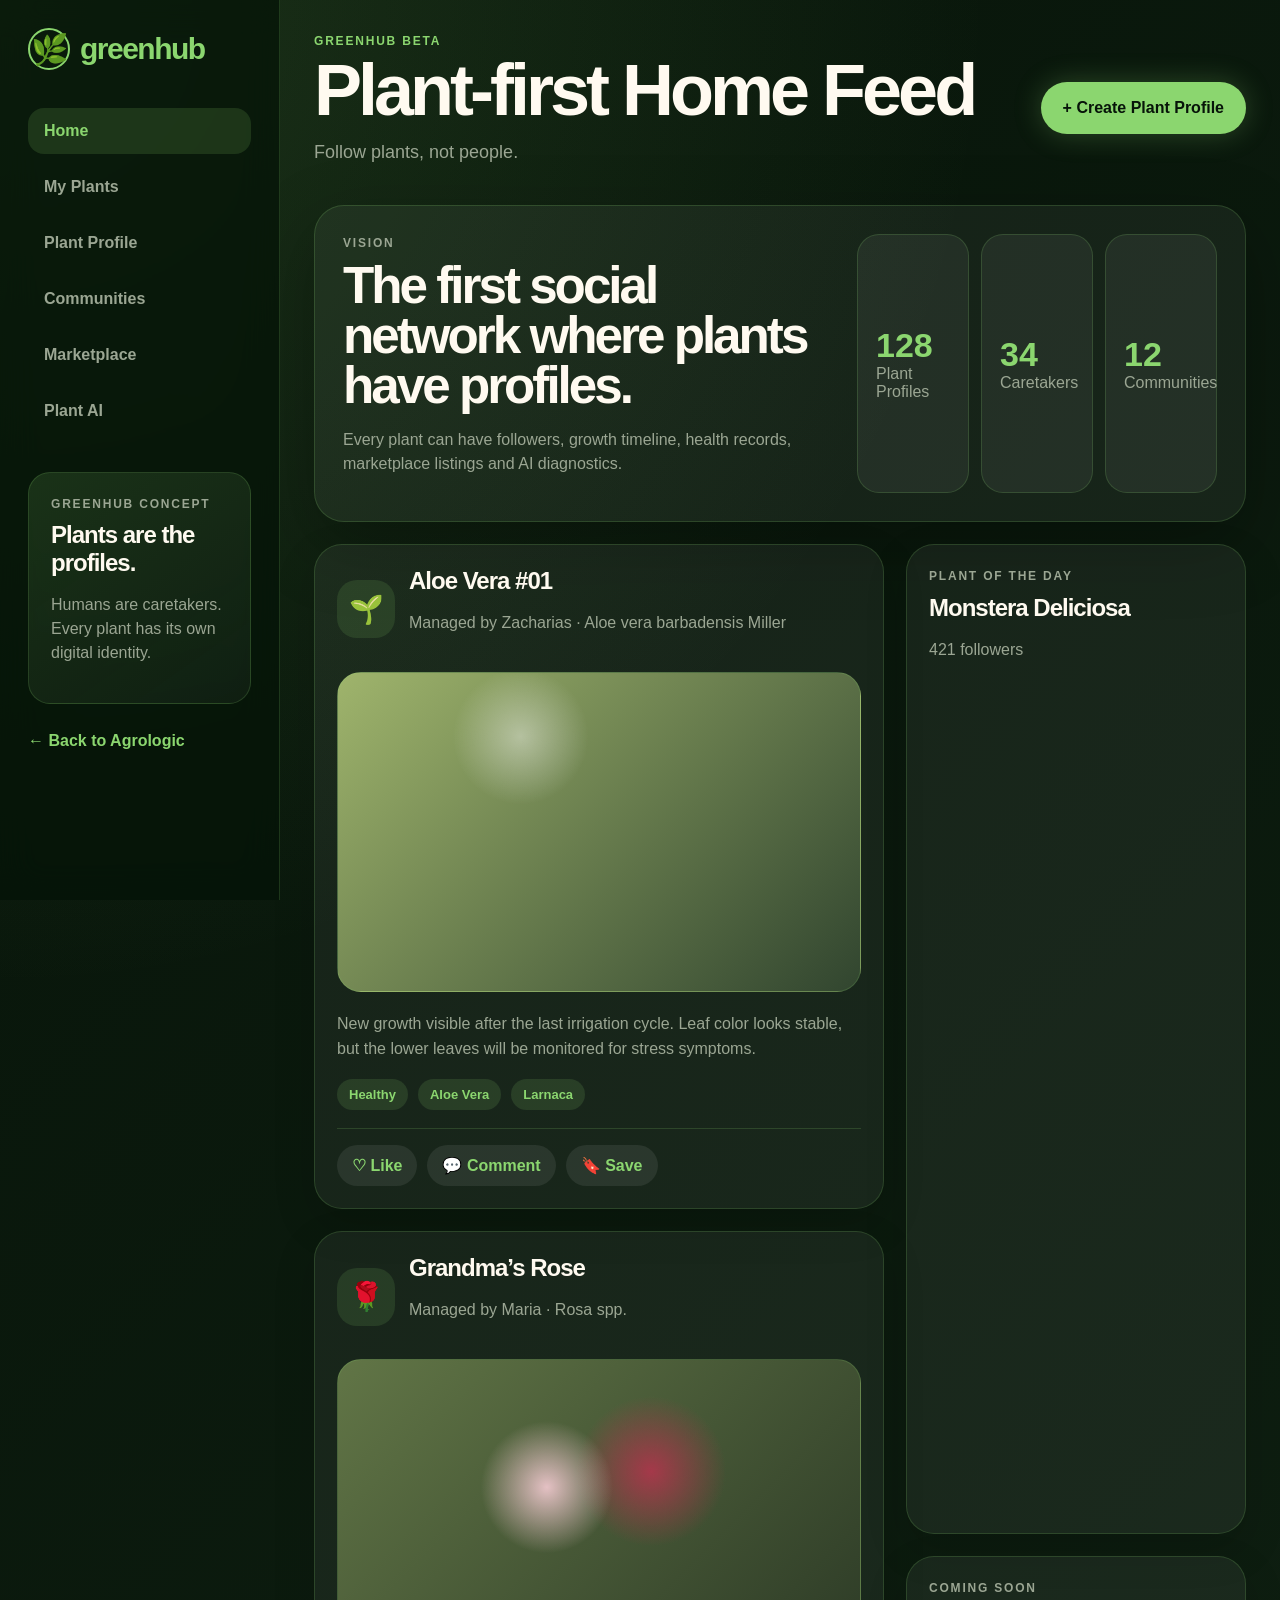
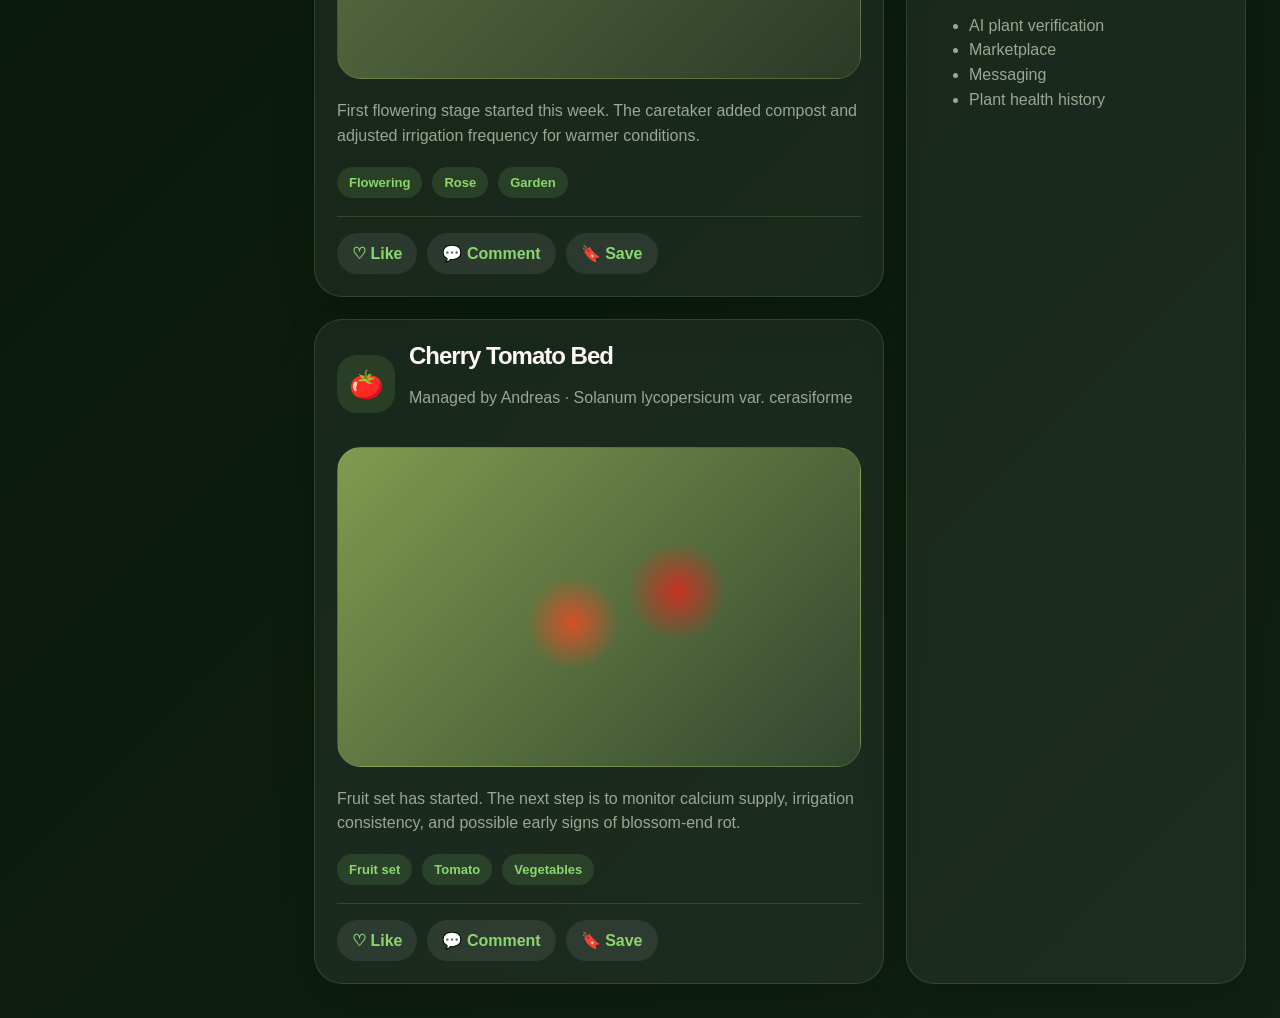
==== greenhub/index.html @ 9df8562f "Add minimal Agrologic landing page and Greenhub v0.3" ====
<!doctype html>
<html lang="en">
<head>
<meta charset="UTF-8">
<meta name="viewport" content="width=device-width, initial-scale=1.0">
<title>Greenhub | Plants First</title>
<link rel="stylesheet" href="greenhub.css">
</head>
<body>
<div class="app-shell">
<aside class="sidebar">
<div class="brand"><span class="brand-icon">🌿</span><span>greenhub</span></div>
<nav class="side-nav">
<button class="active" data-page="home">Home</button>
<button data-page="plants">My Plants</button>
<button data-page="profile">Plant Profile</button>
<button data-page="communities">Communities</button>
<button data-page="marketplace">Marketplace</button>
<button data-page="ai">Plant AI</button>
</nav>
<div class="sidebar-card">
<p class="small-label">Greenhub Concept</p>
<h3>Plants are the profiles.</h3>
<p>Humans are caretakers. Every plant has its own digital identity.</p>
</div>
<a class="back-link" href="../">← Back to Agrologic</a>
</aside>
<main class="main-content">
<header class="topbar">
<div>
<p class="small-label">Greenhub Beta</p>
<h1 id="pageTitle">Plant-first Home Feed</h1>
<p id="pageSubtitle">Follow plants, not people.</p>
</div>
<button class="create-button" id="openPlantModal">+ Create Plant Profile</button>
</header>
<section id="home" class="page active">
<section class="hero-panel">
<div>
<p class="small-label">Vision</p>
<h2>The first social network where plants have profiles.</h2>
<p>Every plant can have followers, growth timeline, health records, marketplace listings and AI diagnostics.</p>
</div>
<div class="hero-stats">
<div><strong>128</strong><span>Plant Profiles</span></div>
<div><strong>34</strong><span>Caretakers</span></div>
<div><strong>12</strong><span>Communities</span></div>
</div>
</section>
<div class="content-grid">
<div class="feed" id="feed"></div>
<aside class="right-panel">
<div class="panel-card"><p class="small-label">Plant of the day</p><h3>Monstera Deliciosa</h3><p>421 followers</p></div>
<div class="panel-card"><p class="small-label">Coming Soon</p><ul><li>AI plant verification</li><li>Marketplace</li><li>Messaging</li><li>Plant health history</li></ul></div>
</aside>
</div>
</section>
<section id="plants" class="page"></section>
<section id="profile" class="page"></section>
<section id="communities" class="page"></section>
<section id="marketplace" class="page"></section>
<section id="ai" class="page"></section>
</main></div>
<div class="modal-backdrop" id="plantModal"><div class="modal">
<button id="closePlantModal" class="close-modal">×</button>
<p class="small-label">Prototype</p>
<h2>Create Plant Profile</h2>
<form id="plantForm">
<label>Plant Name<input id="plantName" type="text"></label>
<label>Species<input id="plantSpecies" type="text"></label>
<label>Health<select id="plantHealth"><option>Healthy</option><option>Needs Attention</option><option>Recovering</option></select></label>
<label>Notes<textarea id="plantNote"></textarea></label>
<button type="submit" class="create-button full">Save Plant</button>
</form>
</div></div>
<script src="greenhub.js"></script>
</body></html>
---- greenhub/greenhub.css ----
:root {
  --green-950: #071409;
  --green-900: #111b12;
  --green-800: #1f3421;
  --green-700: #2e522f;
  --green-500: #8bd66f;
  --earth: #9a7249;
  --sand: #e8dcc5;
  --cream: #f7f0df;
  --white: #fffaf0;
  --muted: #9ba693;
  --line: rgba(139, 214, 111, 0.18);
  --shadow: 0 24px 70px rgba(0, 0, 0, 0.28);
}

* { box-sizing: border-box; }

body {
  margin: 0;
  font-family: Helvetica, Arial, sans-serif;
  color: var(--white);
  background:
    radial-gradient(circle at top left, rgba(139, 214, 111, 0.16), transparent 34%),
    linear-gradient(135deg, var(--green-950), #102113);
}

button, input, select, textarea { font: inherit; }
a { color: inherit; text-decoration: none; }

.app-shell {
  display: grid;
  grid-template-columns: 280px 1fr;
  min-height: 100vh;
}

.sidebar {
  position: sticky;
  top: 0;
  height: 100vh;
  padding: 28px;
  background: rgba(5, 20, 8, 0.74);
  border-right: 1px solid var(--line);
  backdrop-filter: blur(18px);
}

.brand {
  display: flex;
  align-items: center;
  gap: 10px;
  font-size: 30px;
  font-weight: 600;
  letter-spacing: -1.5px;
  color: var(--green-500);
}

.brand-icon {
  display: grid;
  place-items: center;
  width: 42px;
  height: 42px;
  border-radius: 50%;
  border: 2px solid var(--green-500);
}

.brand-subtitle {
  margin: 8px 0 0;
  color: var(--muted);
  font-size: 14px;
}

.side-nav {
  display: grid;
  gap: 10px;
  margin-top: 38px;
}

.side-nav button {
  border: 0;
  padding: 14px 16px;
  border-radius: 16px;
  background: transparent;
  color: var(--muted);
  text-align: left;
  font-weight: 600;
  cursor: pointer;
}

.side-nav button:hover,
.side-nav button.active {
  background: rgba(139, 214, 111, 0.15);
  color: var(--green-500);
}

.sidebar-card {
  margin-top: 38px;
  padding: 22px;
  border-radius: 22px;
  background: linear-gradient(145deg, rgba(139,214,111,.14), rgba(255,255,255,.04));
  border: 1px solid var(--line);
}

.sidebar-card h3 {
  margin: 8px 0;
  font-size: 24px;
  letter-spacing: -1px;
}

.sidebar-card p {
  line-height: 1.5;
  color: var(--muted);
}

.back-link {
  display: inline-block;
  margin-top: 28px;
  color: var(--green-500);
  font-weight: 600;
}

.main-content { padding: 34px; }

.topbar {
  display: flex;
  justify-content: space-between;
  gap: 24px;
  align-items: center;
  margin-bottom: 24px;
}

.small-label {
  margin: 0 0 8px;
  color: var(--green-500);
  font-size: 12px;
  font-weight: 600;
  letter-spacing: 1.8px;
  text-transform: uppercase;
}

h1 {
  margin: 0;
  font-size: clamp(38px, 6vw, 72px);
  line-height: 0.95;
  letter-spacing: -4px;
}

#pageSubtitle {
  color: var(--muted);
  font-size: 18px;
}

.create-button, .feature-card button {
  border: 0;
  min-height: 52px;
  padding: 0 22px;
  border-radius: 999px;
  background: var(--green-500);
  color: var(--green-950);
  font-weight: 600;
  cursor: pointer;
  box-shadow: 0 0 28px rgba(139, 214, 111, 0.26);
}

.page { display: none; }
.page.active { display: block; }

.hero-panel {
  display: flex;
  justify-content: space-between;
  gap: 30px;
  padding: 28px;
  border: 1px solid var(--line);
  border-radius: 30px;
  background: rgba(255, 255, 255, 0.05);
  box-shadow: var(--shadow);
}

.hero-panel h2 {
  max-width: 650px;
  margin: 0 0 12px;
  font-size: clamp(30px, 4vw, 52px);
  line-height: 0.98;
  letter-spacing: -3px;
}

.hero-panel p, .panel-card p, .panel-card li {
  color: var(--muted);
  line-height: 1.55;
}

.hero-stats {
  display: grid;
  grid-template-columns: repeat(3, minmax(100px, 1fr));
  gap: 12px;
  min-width: 360px;
}

.hero-stats div {
  display: grid;
  align-content: center;
  padding: 18px;
  border-radius: 22px;
  background: rgba(255,255,255,.06);
  border: 1px solid var(--line);
}

.hero-stats strong {
  display: block;
  font-size: 34px;
  color: var(--green-500);
}

.hero-stats span { color: var(--muted); }

.content-grid {
  display: grid;
  grid-template-columns: minmax(0, 1fr) 340px;
  gap: 22px;
  margin-top: 22px;
}

.feed, .right-panel, .grid-list { display: grid; gap: 22px; }

.post-card, .panel-card, .feature-card, .ai-panel {
  border: 1px solid var(--line);
  border-radius: 28px;
  background: rgba(255, 255, 255, 0.055);
  box-shadow: 0 16px 42px rgba(0,0,0,.16);
}

.post-card, .panel-card, .feature-card, .ai-panel { padding: 22px; }

.post-header { display: flex; align-items: center; gap: 14px; }

.plant-avatar {
  display: grid;
  place-items: center;
  width: 58px;
  height: 58px;
  border-radius: 20px;
  background: rgba(139,214,111,.13);
  font-size: 28px;
}

.post-header h3, .feature-card h3, .panel-card h3 {
  margin: 0;
  font-size: 24px;
  letter-spacing: -1px;
}

.post-header p, .post-text, .feature-card p {
  color: var(--muted);
  line-height: 1.55;
}

.plant-image {
  height: 320px;
  margin: 20px 0;
  border-radius: 24px;
  background-size: cover;
  background-position: center;
  border: 1px solid var(--line);
}

.aloe { background: radial-gradient(circle at 35% 20%, rgba(255,255,255,.42), transparent 16%), linear-gradient(135deg, #9fb46c, #31452f); }
.rose { background: radial-gradient(circle at 40% 40%, rgba(255, 210, 220,.85), transparent 18%), radial-gradient(circle at 60% 35%, rgba(170,55,75,.95), transparent 20%), linear-gradient(135deg, #617546, #2c3a26); }
.tomato { background: radial-gradient(circle at 65% 45%, rgba(205,48,34,.95), transparent 13%), radial-gradient(circle at 45% 55%, rgba(224,78,38,.92), transparent 14%), linear-gradient(135deg, #809b4f, #31452f); }

.post-tags { display: flex; flex-wrap: wrap; gap: 10px; margin: 18px 0; }

.post-tags span {
  padding: 8px 12px;
  border-radius: 999px;
  background: rgba(139,214,111,.14);
  color: var(--green-500);
  font-weight: 600;
  font-size: 13px;
}

.post-actions { display: flex; gap: 10px; border-top: 1px solid var(--line); padding-top: 16px; }

.action-button {
  border: 0;
  padding: 11px 15px;
  border-radius: 999px;
  background: rgba(255,255,255,.08);
  color: var(--green-500);
  font-weight: 600;
  cursor: pointer;
}

.action-button.active { background: var(--green-500); color: var(--green-950); }

.panel-card.dark {
  background: linear-gradient(145deg, rgba(139,214,111,.16), rgba(255,255,255,.04));
}

.grid-list {
  grid-template-columns: repeat(3, minmax(0, 1fr));
}

.product-img {
  height: 160px;
  border-radius: 22px;
  display: grid;
  place-items: center;
  font-size: 64px;
  background: rgba(139,214,111,.13);
  margin-bottom: 18px;
}

.ai-panel {
  max-width: 820px;
}

.ai-panel h2 {
  font-size: clamp(34px, 5vw, 64px);
  margin: 0 0 16px;
  letter-spacing: -3px;
}

.ai-panel p {
  color: var(--muted);
  font-size: 18px;
  line-height: 1.6;
}

.ai-status {
  background: rgba(139,214,111,.13);
  border: 1px solid var(--line);
  color: var(--green-500);
  padding: 14px 16px;
  border-radius: 18px;
  font-weight: 600;
}

.modal-backdrop {
  position: fixed;
  inset: 0;
  display: none;
  place-items: center;
  padding: 20px;
  background: rgba(0,0,0,.65);
  backdrop-filter: blur(10px);
}

.modal-backdrop.open { display: grid; }

.modal {
  position: relative;
  width: min(560px, 100%);
  padding: 28px;
  border-radius: 28px;
  background: #102113;
  border: 1px solid var(--line);
  box-shadow: var(--shadow);
}

.close-modal {
  position: absolute;
  top: 18px;
  right: 18px;
  width: 38px;
  height: 38px;
  border: 0;
  border-radius: 50%;
  background: rgba(255,255,255,.08);
  color: white;
  font-size: 24px;
  cursor: pointer;
}

.modal h2 { margin: 0 0 20px; font-size: 38px; letter-spacing: -2px; }

form { display: grid; gap: 16px; }
label { display: grid; gap: 8px; color: white; font-weight: 600; }

input, select, textarea {
  width: 100%;
  border: 1px solid var(--line);
  border-radius: 16px;
  padding: 14px 15px;
  background: rgba(255,255,255,.08);
  color: white;
}

textarea { min-height: 110px; resize: vertical; }
.full { width: 100%; margin-top: 8px; }

@media (max-width: 1050px) {
  .app-shell { grid-template-columns: 1fr; }
  .sidebar { position: static; height: auto; border-right: 0; border-bottom: 1px solid var(--line); }
  .side-nav { grid-template-columns: repeat(5, minmax(120px, 1fr)); overflow-x: auto; }
  .sidebar-card { display: none; }
  .content-grid, .grid-list { grid-template-columns: 1fr; }
  .hero-panel { flex-direction: column; }
  .hero-stats { min-width: 0; }
}

@media (max-width: 720px) {
  .main-content, .sidebar { padding: 20px; }
  .topbar { align-items: flex-start; flex-direction: column; }
  .create-button { width: 100%; }
  .hero-stats { grid-template-columns: 1fr; }
  .plant-image { height: 240px; }
  .post-actions { flex-direction: column; }
  .action-button { width: 100%; }
  h1 { letter-spacing: -2px; }
}
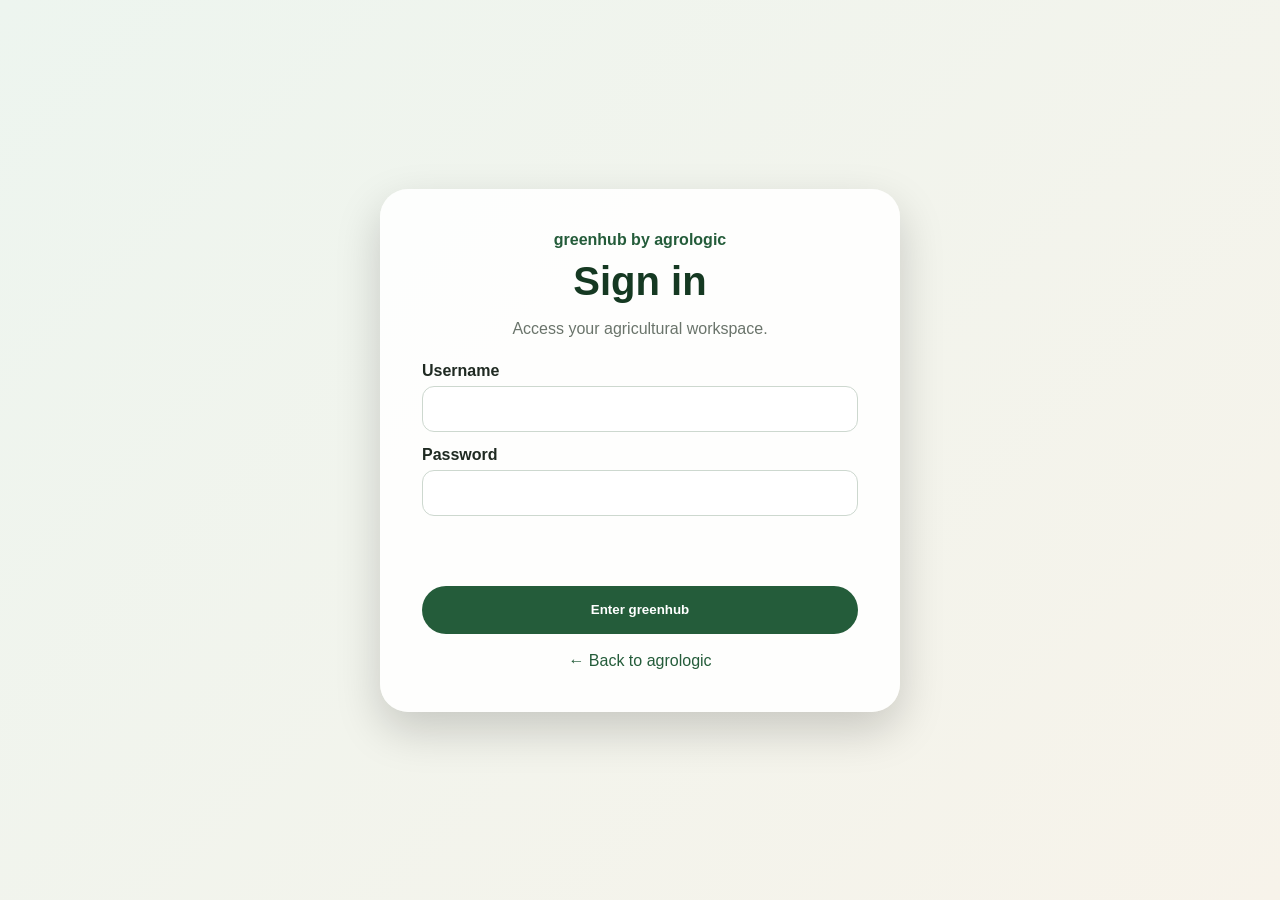
==== commit 1e0a489d: "GreenHub v0.6 - Home Hub and Repository Structure" ====
--- a/greenhub/index.html
+++ b/greenhub/index.html
@@ -1,77 +1,42 @@
-<!doctype html>
+<!DOCTYPE html>
 <html lang="en">
 <head>
-<meta charset="UTF-8">
-<meta name="viewport" content="width=device-width, initial-scale=1.0">
-<title>Greenhub | Plants First</title>
-<link rel="stylesheet" href="greenhub.css">
+  <meta charset="UTF-8" />
+  <meta name="viewport" content="width=device-width, initial-scale=1.0" />
+  <title>greenhub home</title>
+  <link rel="stylesheet" href="greenhub.css" />
 </head>
 <body>
-<div class="app-shell">
-<aside class="sidebar">
-<div class="brand"><span class="brand-icon">🌿</span><span>greenhub</span></div>
-<nav class="side-nav">
-<button class="active" data-page="home">Home</button>
-<button data-page="plants">My Plants</button>
-<button data-page="profile">Plant Profile</button>
-<button data-page="communities">Communities</button>
-<button data-page="marketplace">Marketplace</button>
-<button data-page="ai">Plant AI</button>
-</nav>
-<div class="sidebar-card">
-<p class="small-label">Greenhub Concept</p>
-<h3>Plants are the profiles.</h3>
-<p>Humans are caretakers. Every plant has its own digital identity.</p>
-</div>
-<a class="back-link" href="../">← Back to Agrologic</a>
-</aside>
-<main class="main-content">
-<header class="topbar">
-<div>
-<p class="small-label">Greenhub Beta</p>
-<h1 id="pageTitle">Plant-first Home Feed</h1>
-<p id="pageSubtitle">Follow plants, not people.</p>
-</div>
-<button class="create-button" id="openPlantModal">+ Create Plant Profile</button>
-</header>
-<section id="home" class="page active">
-<section class="hero-panel">
-<div>
-<p class="small-label">Vision</p>
-<h2>The first social network where plants have profiles.</h2>
-<p>Every plant can have followers, growth timeline, health records, marketplace listings and AI diagnostics.</p>
-</div>
-<div class="hero-stats">
-<div><strong>128</strong><span>Plant Profiles</span></div>
-<div><strong>34</strong><span>Caretakers</span></div>
-<div><strong>12</strong><span>Communities</span></div>
-</div>
-</section>
-<div class="content-grid">
-<div class="feed" id="feed"></div>
-<aside class="right-panel">
-<div class="panel-card"><p class="small-label">Plant of the day</p><h3>Monstera Deliciosa</h3><p>421 followers</p></div>
-<div class="panel-card"><p class="small-label">Coming Soon</p><ul><li>AI plant verification</li><li>Marketplace</li><li>Messaging</li><li>Plant health history</li></ul></div>
-</aside>
-</div>
-</section>
-<section id="plants" class="page"></section>
-<section id="profile" class="page"></section>
-<section id="communities" class="page"></section>
-<section id="marketplace" class="page"></section>
-<section id="ai" class="page"></section>
-</main></div>
-<div class="modal-backdrop" id="plantModal"><div class="modal">
-<button id="closePlantModal" class="close-modal">×</button>
-<p class="small-label">Prototype</p>
-<h2>Create Plant Profile</h2>
-<form id="plantForm">
-<label>Plant Name<input id="plantName" type="text"></label>
-<label>Species<input id="plantSpecies" type="text"></label>
-<label>Health<select id="plantHealth"><option>Healthy</option><option>Needs Attention</option><option>Recovering</option></select></label>
-<label>Notes<textarea id="plantNote"></textarea></label>
-<button type="submit" class="create-button full">Save Plant</button>
-</form>
-</div></div>
-<script src="greenhub.js"></script>
-</body></html>+  <header class="topbar">
+    <a class="brand" href="index.html">greenhub</a>
+    <nav>
+      <a href="index.html">Home</a>
+      <a href="plants.html">My Plants</a>
+      <button id="logoutButton">Logout</button>
+    </nav>
+  </header>
+
+  <main class="page-shell">
+    <section class="welcome-card">
+      <p class="eyebrow">greenhub by agrologic</p>
+      <h1>Welcome back, Zacharias</h1>
+      <p>Your agricultural workspace is ready. Start with plant management today; more GreenHub modules will be added step by step.</p>
+    </section>
+
+    <section class="module-grid">
+      <a class="module-card active" href="plants.html">
+        <span>🌿</span>
+        <h2>My Plants</h2>
+        <p>Manage plant profiles, care notes, watering, health and measurements.</p>
+      </a>
+      <article class="module-card locked"><span>🛒</span><h2>Marketplace</h2><p>Coming soon.</p></article>
+      <article class="module-card locked"><span>📷</span><h2>Plant Scanner</h2><p>Coming soon.</p></article>
+      <article class="module-card locked"><span>🗺️</span><h2>AR Preview</h2><p>Coming soon.</p></article>
+      <article class="module-card locked"><span>🧮</span><h2>Fertilizer Calculator</h2><p>Coming soon.</p></article>
+      <article class="module-card locked"><span>📊</span><h2>Analytics</h2><p>Coming soon.</p></article>
+    </section>
+  </main>
+
+  <script src="greenhub.js"></script>
+</body>
+</html>
--- a/greenhub/greenhub.css
+++ b/greenhub/greenhub.css
@@ -1,408 +1,81 @@
- :root {
-  --green-950: #071409;
-  --green-900: #111b12;
-  --green-800: #1f3421;
-  --green-700: #2e522f;
-  --green-500: #8bd66f;
-  --earth: #9a7249;
-  --sand: #e8dcc5;
-  --cream: #f7f0df;
-  --white: #fffaf0;
-  --muted: #9ba693;
-  --line: rgba(139, 214, 111, 0.18);
-  --shadow: 0 24px 70px rgba(0, 0, 0, 0.28);
+:root {
+  --green: #245c3a;
+  --green-dark: #153922;
+  --green-soft: #edf5ef;
+  --earth: #8a6845;
+  --cream: #f7f3ea;
+  --white: #ffffff;
+  --text: #1f2a22;
+  --muted: #687469;
+  --line: #d8e2da;
+  --shadow: 0 16px 38px rgba(0, 0, 0, 0.1);
 }
 
 * { box-sizing: border-box; }
+body { margin: 0; font-family: Arial, Helvetica, sans-serif; background: var(--cream); color: var(--text); }
+a { color: inherit; }
 
-body {
-  margin: 0;
-  font-family: Helvetica, Arial, sans-serif;
-  color: var(--white);
-  background:
-    radial-gradient(circle at top left, rgba(139, 214, 111, 0.16), transparent 34%),
-    linear-gradient(135deg, var(--green-950), #102113);
+.topbar {
+  position: sticky;
+  top: 0;
+  z-index: 10;
+  display: flex;
+  align-items: center;
+  justify-content: space-between;
+  padding: 18px clamp(18px, 5vw, 60px);
+  background: rgba(255,255,255,0.92);
+  border-bottom: 1px solid var(--line);
+  backdrop-filter: blur(10px);
+}
+.brand { text-decoration: none; font-size: 26px; font-weight: 800; color: var(--green-dark); text-transform: lowercase; }
+nav { display: flex; align-items: center; gap: 16px; }
+nav a { text-decoration: none; font-weight: 700; color: var(--green); }
+nav button, .primary-action, .secondary-button {
+  border: none;
+  border-radius: 999px;
+  background: var(--green);
+  color: white;
+  padding: 11px 18px;
+  font-weight: 700;
+  cursor: pointer;
+  text-decoration: none;
 }
 
-button, input, select, textarea { font: inherit; }
-a { color: inherit; text-decoration: none; }
-
-.app-shell {
-  display: grid;
-  grid-template-columns: 280px 1fr;
-  min-height: 100vh;
-}
-
-.sidebar {
-  position: sticky;
-  top: 0;
-  height: 100vh;
-  padding: 28px;
-  background: rgba(5, 20, 8, 0.74);
-  border-right: 1px solid var(--line);
-  backdrop-filter: blur(18px);
-}
-
-.brand {
-  display: flex;
-  align-items: center;
-  gap: 10px;
-  font-size: 30px;
-  font-weight: 600;
-  letter-spacing: -1.5px;
-  color: var(--green-500);
-}
-
-.brand-icon {
-  display: grid;
-  place-items: center;
-  width: 42px;
-  height: 42px;
-  border-radius: 50%;
-  border: 2px solid var(--green-500);
-}
-
-.brand-subtitle {
-  margin: 8px 0 0;
-  color: var(--muted);
-  font-size: 14px;
-}
-
-.side-nav {
-  display: grid;
-  gap: 10px;
-  margin-top: 38px;
-}
-
-.side-nav button {
-  border: 0;
-  padding: 14px 16px;
-  border-radius: 16px;
-  background: transparent;
-  color: var(--muted);
-  text-align: left;
-  font-weight: 600;
-  cursor: pointer;
-}
-
-.side-nav button:hover,
-.side-nav button.active {
-  background: rgba(139, 214, 111, 0.15);
-  color: var(--green-500);
-}
-
-.sidebar-card {
-  margin-top: 38px;
-  padding: 22px;
-  border-radius: 22px;
-  background: linear-gradient(145deg, rgba(139,214,111,.14), rgba(255,255,255,.04));
+.page-shell { width: min(1120px, calc(100% - 36px)); margin: 32px auto 70px; }
+.welcome-card, .section-header, .profile-hero, .module-card, .plant-card, .info-card {
+  background: white;
   border: 1px solid var(--line);
-}
-
-.sidebar-card h3 {
-  margin: 8px 0;
-  font-size: 24px;
-  letter-spacing: -1px;
-}
-
-.sidebar-card p {
-  line-height: 1.5;
-  color: var(--muted);
-}
-
-.back-link {
-  display: inline-block;
-  margin-top: 28px;
-  color: var(--green-500);
-  font-weight: 600;
-}
-
-.main-content { padding: 34px; }
-
-.topbar {
-  display: flex;
-  justify-content: space-between;
-  gap: 24px;
-  align-items: center;
-  margin-bottom: 24px;
-}
-
-.small-label {
-  margin: 0 0 8px;
-  color: var(--green-500);
-  font-size: 12px;
-  font-weight: 600;
-  letter-spacing: 1.8px;
-  text-transform: uppercase;
-}
-
-h1 {
-  margin: 0;
-  font-size: clamp(38px, 6vw, 72px);
-  line-height: 0.95;
-  letter-spacing: -4px;
-}
-
-#pageSubtitle {
-  color: var(--muted);
-  font-size: 18px;
-}
-
-.create-button, .feature-card button {
-  border: 0;
-  min-height: 52px;
-  padding: 0 22px;
-  border-radius: 999px;
-  background: var(--green-500);
-  color: var(--green-950);
-  font-weight: 600;
-  cursor: pointer;
-  box-shadow: 0 0 28px rgba(139, 214, 111, 0.26);
-}
-
-.page { display: none; }
-.page.active { display: block; }
-
-.hero-panel {
-  display: flex;
-  justify-content: space-between;
-  gap: 30px;
-  padding: 28px;
-  border: 1px solid var(--line);
-  border-radius: 30px;
-  background: rgba(255, 255, 255, 0.05);
+  border-radius: 28px;
   box-shadow: var(--shadow);
 }
+.welcome-card { padding: clamp(28px, 5vw, 54px); }
+.eyebrow { margin: 0 0 10px; color: var(--earth); font-weight: 800; text-transform: uppercase; letter-spacing: 1px; font-size: 13px; }
+h1 { margin: 0 0 12px; font-size: clamp(34px, 6vw, 58px); color: var(--green-dark); }
+p { color: var(--muted); line-height: 1.55; }
+.module-grid { display: grid; grid-template-columns: repeat(3, 1fr); gap: 18px; margin-top: 22px; }
+.module-card { padding: 24px; text-decoration: none; min-height: 190px; transition: transform .2s ease; }
+.module-card span { font-size: 34px; }
+.module-card h2 { margin-bottom: 6px; color: var(--green-dark); }
+.module-card.active:hover { transform: translateY(-4px); }
+.locked { opacity: .72; }
+.section-header { display: flex; justify-content: space-between; gap: 18px; align-items: center; padding: 28px; margin-bottom: 22px; }
+.plant-grid { display: grid; grid-template-columns: repeat(2, 1fr); gap: 20px; }
+.plant-card { padding: 26px; display: grid; gap: 18px; }
+.plant-avatar { width: 70px; height: 70px; border-radius: 22px; display: grid; place-items: center; background: var(--green-soft); font-size: 34px; }
+.plant-avatar.large { width: 110px; height: 110px; font-size: 56px; }
+.status { display: inline-flex; width: fit-content; padding: 6px 12px; border-radius: 999px; font-weight: 800; margin: 0; }
+.healthy { background: var(--green-soft); color: var(--green); }
+.plant-data { display: grid; gap: 8px; color: var(--muted); }
+.secondary-button { width: fit-content; background: var(--green-dark); }
+.back-link { display: inline-block; margin-bottom: 18px; color: var(--green); text-decoration: none; font-weight: 700; }
+.profile-hero { display: flex; align-items: center; gap: 24px; padding: 30px; }
+.profile-grid { display: grid; grid-template-columns: repeat(2, 1fr); gap: 18px; margin-top: 22px; }
+.info-card { padding: 24px; }
+.info-card h2 { margin-top: 0; color: var(--green-dark); }
 
-.hero-panel h2 {
-  max-width: 650px;
-  margin: 0 0 12px;
-  font-size: clamp(30px, 4vw, 52px);
-  line-height: 0.98;
-  letter-spacing: -3px;
+@media (max-width: 760px) {
+  .topbar { align-items: flex-start; gap: 12px; flex-direction: column; }
+  nav { flex-wrap: wrap; }
+  .module-grid, .plant-grid, .profile-grid { grid-template-columns: 1fr; }
+  .section-header, .profile-hero { flex-direction: column; align-items: flex-start; }
 }
-
-.hero-panel p, .panel-card p, .panel-card li {
-  color: var(--muted);
-  line-height: 1.55;
-}
-
-.hero-stats {
-  display: grid;
-  grid-template-columns: repeat(3, minmax(100px, 1fr));
-  gap: 12px;
-  min-width: 360px;
-}
-
-.hero-stats div {
-  display: grid;
-  align-content: center;
-  padding: 18px;
-  border-radius: 22px;
-  background: rgba(255,255,255,.06);
-  border: 1px solid var(--line);
-}
-
-.hero-stats strong {
-  display: block;
-  font-size: 34px;
-  color: var(--green-500);
-}
-
-.hero-stats span { color: var(--muted); }
-
-.content-grid {
-  display: grid;
-  grid-template-columns: minmax(0, 1fr) 340px;
-  gap: 22px;
-  margin-top: 22px;
-}
-
-.feed, .right-panel, .grid-list { display: grid; gap: 22px; }
-
-.post-card, .panel-card, .feature-card, .ai-panel {
-  border: 1px solid var(--line);
-  border-radius: 28px;
-  background: rgba(255, 255, 255, 0.055);
-  box-shadow: 0 16px 42px rgba(0,0,0,.16);
-}
-
-.post-card, .panel-card, .feature-card, .ai-panel { padding: 22px; }
-
-.post-header { display: flex; align-items: center; gap: 14px; }
-
-.plant-avatar {
-  display: grid;
-  place-items: center;
-  width: 58px;
-  height: 58px;
-  border-radius: 20px;
-  background: rgba(139,214,111,.13);
-  font-size: 28px;
-}
-
-.post-header h3, .feature-card h3, .panel-card h3 {
-  margin: 0;
-  font-size: 24px;
-  letter-spacing: -1px;
-}
-
-.post-header p, .post-text, .feature-card p {
-  color: var(--muted);
-  line-height: 1.55;
-}
-
-.plant-image {
-  height: 320px;
-  margin: 20px 0;
-  border-radius: 24px;
-  background-size: cover;
-  background-position: center;
-  border: 1px solid var(--line);
-}
-
-.aloe { background: radial-gradient(circle at 35% 20%, rgba(255,255,255,.42), transparent 16%), linear-gradient(135deg, #9fb46c, #31452f); }
-.rose { background: radial-gradient(circle at 40% 40%, rgba(255, 210, 220,.85), transparent 18%), radial-gradient(circle at 60% 35%, rgba(170,55,75,.95), transparent 20%), linear-gradient(135deg, #617546, #2c3a26); }
-.tomato { background: radial-gradient(circle at 65% 45%, rgba(205,48,34,.95), transparent 13%), radial-gradient(circle at 45% 55%, rgba(224,78,38,.92), transparent 14%), linear-gradient(135deg, #809b4f, #31452f); }
-
-.post-tags { display: flex; flex-wrap: wrap; gap: 10px; margin: 18px 0; }
-
-.post-tags span {
-  padding: 8px 12px;
-  border-radius: 999px;
-  background: rgba(139,214,111,.14);
-  color: var(--green-500);
-  font-weight: 600;
-  font-size: 13px;
-}
-
-.post-actions { display: flex; gap: 10px; border-top: 1px solid var(--line); padding-top: 16px; }
-
-.action-button {
-  border: 0;
-  padding: 11px 15px;
-  border-radius: 999px;
-  background: rgba(255,255,255,.08);
-  color: var(--green-500);
-  font-weight: 600;
-  cursor: pointer;
-}
-
-.action-button.active { background: var(--green-500); color: var(--green-950); }
-
-.panel-card.dark {
-  background: linear-gradient(145deg, rgba(139,214,111,.16), rgba(255,255,255,.04));
-}
-
-.grid-list {
-  grid-template-columns: repeat(3, minmax(0, 1fr));
-}
-
-.product-img {
-  height: 160px;
-  border-radius: 22px;
-  display: grid;
-  place-items: center;
-  font-size: 64px;
-  background: rgba(139,214,111,.13);
-  margin-bottom: 18px;
-}
-
-.ai-panel {
-  max-width: 820px;
-}
-
-.ai-panel h2 {
-  font-size: clamp(34px, 5vw, 64px);
-  margin: 0 0 16px;
-  letter-spacing: -3px;
-}
-
-.ai-panel p {
-  color: var(--muted);
-  font-size: 18px;
-  line-height: 1.6;
-}
-
-.ai-status {
-  background: rgba(139,214,111,.13);
-  border: 1px solid var(--line);
-  color: var(--green-500);
-  padding: 14px 16px;
-  border-radius: 18px;
-  font-weight: 600;
-}
-
-.modal-backdrop {
-  position: fixed;
-  inset: 0;
-  display: none;
-  place-items: center;
-  padding: 20px;
-  background: rgba(0,0,0,.65);
-  backdrop-filter: blur(10px);
-}
-
-.modal-backdrop.open { display: grid; }
-
-.modal {
-  position: relative;
-  width: min(560px, 100%);
-  padding: 28px;
-  border-radius: 28px;
-  background: #102113;
-  border: 1px solid var(--line);
-  box-shadow: var(--shadow);
-}
-
-.close-modal {
-  position: absolute;
-  top: 18px;
-  right: 18px;
-  width: 38px;
-  height: 38px;
-  border: 0;
-  border-radius: 50%;
-  background: rgba(255,255,255,.08);
-  color: white;
-  font-size: 24px;
-  cursor: pointer;
-}
-
-.modal h2 { margin: 0 0 20px; font-size: 38px; letter-spacing: -2px; }
-
-form { display: grid; gap: 16px; }
-label { display: grid; gap: 8px; color: white; font-weight: 600; }
-
-input, select, textarea {
-  width: 100%;
-  border: 1px solid var(--line);
-  border-radius: 16px;
-  padding: 14px 15px;
-  background: rgba(255,255,255,.08);
-  color: white;
-}
-
-textarea { min-height: 110px; resize: vertical; }
-.full { width: 100%; margin-top: 8px; }
-
-@media (max-width: 1050px) {
-  .app-shell { grid-template-columns: 1fr; }
-  .sidebar { position: static; height: auto; border-right: 0; border-bottom: 1px solid var(--line); }
-  .side-nav { grid-template-columns: repeat(5, minmax(120px, 1fr)); overflow-x: auto; }
-  .sidebar-card { display: none; }
-  .content-grid, .grid-list { grid-template-columns: 1fr; }
-  .hero-panel { flex-direction: column; }
-  .hero-stats { min-width: 0; }
-}
-
-@media (max-width: 720px) {
-  .main-content, .sidebar { padding: 20px; }
-  .topbar { align-items: flex-start; flex-direction: column; }
-  .create-button { width: 100%; }
-  .hero-stats { grid-template-columns: 1fr; }
-  .plant-image { height: 240px; }
-  .post-actions { flex-direction: column; }
-  .action-button { width: 100%; }
-  h1 { letter-spacing: -2px; }
-}
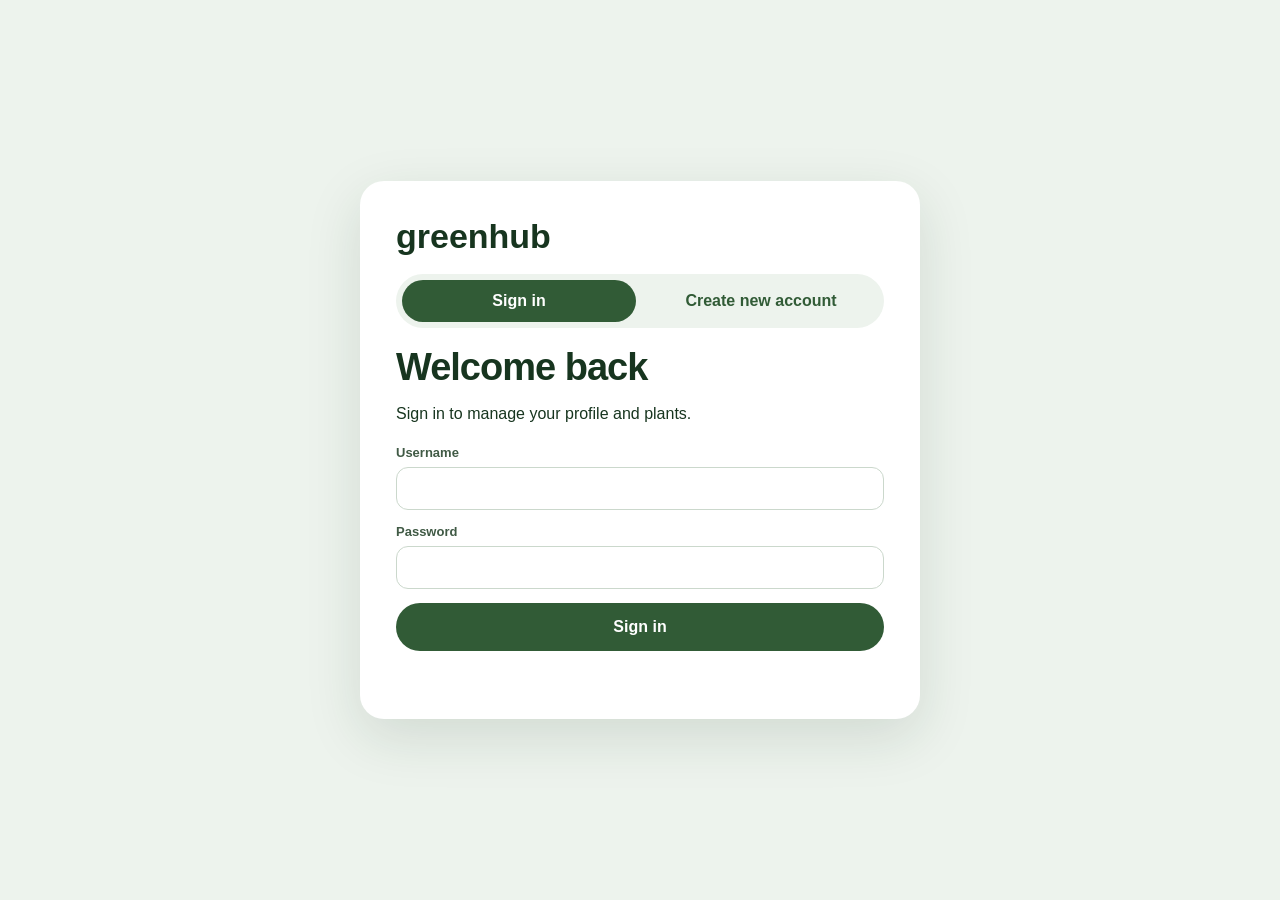
==== commit fead6e7b: "GreenHub v1.2.5 - accounts, profiles and persistent C2C listings" ====
--- a/greenhub/index.html
+++ b/greenhub/index.html
@@ -1,42 +1,18 @@
-<!DOCTYPE html>
-<html lang="en">
-<head>
-  <meta charset="UTF-8" />
-  <meta name="viewport" content="width=device-width, initial-scale=1.0" />
-  <title>greenhub home</title>
-  <link rel="stylesheet" href="greenhub.css" />
-</head>
-<body>
-  <header class="topbar">
-    <a class="brand" href="index.html">greenhub</a>
+<!DOCTYPE html><html><head><meta charset="UTF-8"><meta name="viewport" content="width=device-width,initial-scale=1"><title>greenhub home</title><link rel="stylesheet" href="greenhub.css"><link rel="stylesheet" href="greenhub-v1.2.css"></head><body><header class="topbar">
+  <a class="brand" href="index.html">greenhub</a>
+  <div class="topbar-right">
     <nav>
       <a href="index.html">Home</a>
       <a href="plants.html">My Plants</a>
-      <button id="logoutButton">Logout</button>
+      <a href="../greenhub.html">Marketplace</a>
     </nav>
-  </header>
-
-  <main class="page-shell">
-    <section class="welcome-card">
-      <p class="eyebrow">greenhub by agrologic</p>
-      <h1>Welcome back, Zacharias</h1>
-      <p>Your agricultural workspace is ready. Start with plant management today; more GreenHub modules will be added step by step.</p>
-    </section>
-
-    <section class="module-grid">
-      <a class="module-card active" href="plants.html">
-        <span>🌿</span>
-        <h2>My Plants</h2>
-        <p>Manage plant profiles, care notes, watering, health and measurements.</p>
-      </a>
-      <article class="module-card locked"><span>🛒</span><h2>Marketplace</h2><p>Coming soon.</p></article>
-      <article class="module-card locked"><span>📷</span><h2>Plant Scanner</h2><p>Coming soon.</p></article>
-      <article class="module-card locked"><span>🗺️</span><h2>AR Preview</h2><p>Coming soon.</p></article>
-      <article class="module-card locked"><span>🧮</span><h2>Fertilizer Calculator</h2><p>Coming soon.</p></article>
-      <article class="module-card locked"><span>📊</span><h2>Analytics</h2><p>Coming soon.</p></article>
-    </section>
-  </main>
-
-  <script src="greenhub.js"></script>
-</body>
-</html>
+    <a class="account-chip" href="profile.html" aria-label="Open my profile">
+      <span class="account-avatar">👤</span>
+      <span class="account-copy">
+        <strong data-user-name>Member</strong>
+        <small><span data-user-location>Cyprus</span> · My account</small>
+      </span>
+    </a>
+    <button id="logoutButton" class="logout-compact" type="button">Logout</button>
+  </div>
+</header><main class="page-shell"><section class="welcome-card"><p class="eyebrow">greenhub by agrologic</p><h1>Welcome, <span data-user-name>member</span></h1><p>Your GreenHub test profile is active. Add your own plants, upload their photos and prepare them for the marketplace.</p><div class="home-actions"><a class="primary-action" href="plants.html">Add your plants</a><a class="secondary-button" href="../greenhub.html">Open Marketplace</a></div></section><section class="module-grid"><a class="module-card active" href="plants.html"><span>🌿</span><h2>My Plants</h2><p>Add photos and details, set a sale price and optionally accept exchange offers.</p></a><a class="module-card active" href="../greenhub.html"><span>🛒</span><h2>Marketplace</h2><p>Public marketplace prototype.</p></a><a class="module-card active" href="profile.html"><span>👤</span><h2>My Profile</h2><p>Review your test identity and location.</p></a><a class="module-card active" href="../ar-preview.html"><span>📷</span><h2>AR Preview</h2><p>Open the existing AR prototype.</p></a><article class="module-card locked"><span>💳</span><h2>Payments</h2><p>Not connected yet.</p></article><article class="module-card locked"><span>💬</span><h2>Messaging</h2><p>Planned later.</p></article></section></main><script src="greenhub.js"></script></body></html>
--- a/greenhub/greenhub-v1.2.css
+++ b/greenhub/greenhub-v1.2.css
@@ -0,0 +1,29 @@
+.home-actions,.plant-card-actions{display:flex;flex-wrap:wrap;gap:12px;margin-top:20px}.profile-avatar{width:110px;height:110px;border-radius:28px;display:grid;place-items:center;background:var(--green-soft);font-size:52px}.plant-testing-note{display:flex;gap:12px;align-items:baseline;padding:16px 20px;margin-bottom:20px;border-radius:18px;background:#eef5ec}.empty-state{padding:38px;text-align:center;border:1px dashed var(--line);border-radius:24px;background:#ffffff8c}.user-plant-photo{display:block;width:100%;height:260px;object-fit:cover;border-radius:20px}.market-ready{background:#e5f4e8;color:#24633a}.draft-status{background:#f2efe7;color:#79623d}.text-danger{background:transparent;color:#a23e3e;border:0;cursor:pointer;font-weight:700}.plant-modal{position:fixed;inset:0;z-index:50;display:grid;place-items:center;padding:20px;overflow-y:auto;background:#0e1f13a3}.plant-modal-card{position:relative;width:min(660px,100%);max-height:calc(100vh - 40px);overflow-y:auto;padding:30px;border-radius:28px;background:white;box-shadow:var(--shadow)}.plant-modal-card form{display:grid;gap:14px}.plant-modal-card label{display:grid;gap:7px;font-weight:700}.plant-modal-card input,.plant-modal-card textarea,.plant-modal-card select{width:100%;border:1px solid var(--line);border-radius:12px;padding:12px;font:inherit}.plant-modal-card textarea{min-height:90px}.plant-modal-close{position:absolute;right:14px;top:14px;width:42px;height:42px;border:0;border-radius:50%;background:var(--green-soft);color:var(--green);font-size:24px}.photo-preview{width:100%;max-height:340px;object-fit:contain;border-radius:18px;background:#f2f4ef}.sale-fields{display:grid;gap:13px;padding:18px;border:1px solid var(--line);border-radius:18px}.checkbox-row{grid-template-columns:auto 1fr!important;align-items:center}.checkbox-row input{width:auto!important}.form-message{min-height:18px;color:#9b2f2f}.hidden{display:none!important}@media(max-width:760px){.plant-testing-note{flex-direction:column;align-items:flex-start}.user-plant-photo{height:220px}}
+
+/* v1.2.1 header account identity */
+.topbar-right { display:flex; align-items:center; gap:14px; }
+.account-chip { display:flex; align-items:center; gap:9px; min-width:170px; padding:7px 11px; border:1px solid var(--line); border-radius:16px; background:#fff; text-decoration:none; }
+.account-avatar { width:34px; height:34px; display:grid; place-items:center; border-radius:50%; background:var(--green-soft); font-size:17px; }
+.account-copy { display:grid; line-height:1.15; }
+.account-copy strong { color:var(--green-dark); font-size:14px; }
+.account-copy small { margin-top:3px; color:var(--muted); font-size:11px; }
+.logout-compact { padding:9px 14px; }
+
+/* v1.2.1 explicit photo uploader */
+.photo-upload-block { display:grid; gap:10px; }
+.field-label { color:var(--green-dark); font-weight:700; }
+.photo-dropzone { min-height:150px; display:flex !important; flex-direction:column; align-items:center; justify-content:center; gap:8px; padding:22px; border:2px dashed #9db8a2 !important; border-radius:20px; background:#f5faf4; text-align:center; cursor:pointer; }
+.photo-dropzone:hover { background:#edf6ec; border-color:var(--green) !important; }
+.photo-file-input { position:absolute; width:1px !important; height:1px; opacity:0; pointer-events:none; }
+.photo-upload-icon { font-size:34px; }
+.photo-dropzone strong { color:var(--green-dark); font-size:18px; }
+.photo-dropzone span:last-child { max-width:440px; color:var(--muted); font-size:13px; line-height:1.45; }
+.photo-selected-info { padding:10px 12px; border-radius:12px; background:var(--green-soft); color:var(--green-dark); font-size:13px; }
+.photo-preview { display:block; width:100%; max-height:380px; object-fit:contain; border:1px solid var(--line); border-radius:18px; background:#f2f4ef; }
+
+@media (max-width:900px){
+  .topbar-right { width:100%; align-items:flex-start; flex-wrap:wrap; }
+  .topbar-right nav { order:1; width:100%; }
+  .account-chip { order:2; }
+  .logout-compact { order:3; }
+}
